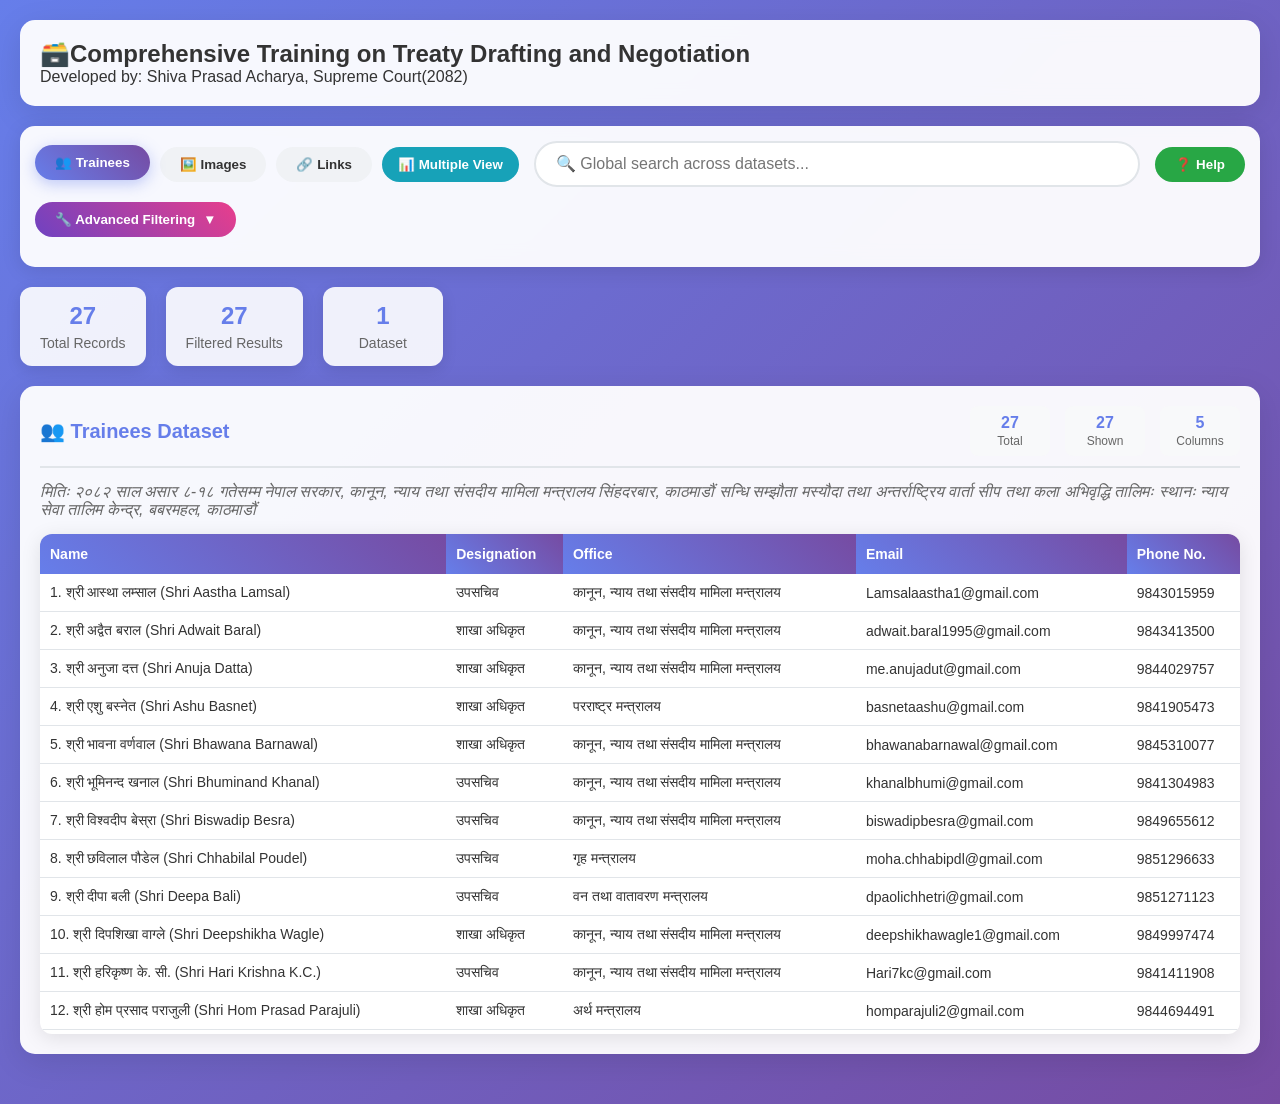
==== index.html @ 67f0b51d "Add files via upload" ====
<!DOCTYPE html>
<html lang="en">
<head>
    <meta charset="UTF-8">
    <meta name="viewport" content="width=device-width, initial-scale=1.0">
    <title>Comprehensive Training on Treaty Drafting and Negotiation </title>
    <link rel="stylesheet" href="styles.css">
</head>
<body>
    <div id="root"></div>
    <script src="data1.js"></script>
    <script src="data2.js"></script>
    <script src="data3.js"></script>
    <script src="data4.js"></script>
    <script src="data5.js"></script>
    <script src="data6.js"></script>

    
    <!-- Core Scripts -->
    <script src="sql.js"></script>
    <script src="search.js"></script>
    <script src="help.js"></script>
   <script src="app1.js"></script>
<script src="app2.js"></script>
<script src="app3.js"></script>
<script src="app4.js"></script>
    <script src="index.js"></script>
</body>
</html>
---- styles.css ----
/* styles.css */
* {
    margin: 0;
    padding: 0;
    box-sizing: border-box;
}

body {
    font-family: 'Segoe UI', Tahoma, Geneva, Verdana, sans-serif;
    background: linear-gradient(135deg, #667eea 0%, #764ba2 100%);
    min-height: 100vh;
    color: #333;
}

.container {
    max-width: 1400px;
    margin: 0 auto;
    padding: 20px;
}

.header {
    background: rgba(255, 255, 255, 0.95);
    backdrop-filter: blur(10px);
    border-radius: 15px;
    padding: 20px;
    margin-bottom: 20px;
    box-shadow: 0 8px 32px rgba(0, 0, 0, 0.1);
}

.sticky-search {
    position: sticky;
    top: 0;
    z-index: 1000;
    background: rgba(255, 255, 255, 0.95);
    backdrop-filter: blur(10px);
    padding: 15px;
    border-radius: 15px;
    margin-bottom: 20px;
    box-shadow: 0 4px 20px rgba(0, 0, 0, 0.1);
    transition: all 0.3s ease;
}

.sticky-search.scrolled {
    box-shadow: 0 8px 32px rgba(0, 0, 0, 0.2);
}

.controls {
    display: flex;
    flex-wrap: wrap;
    gap: 15px;
    align-items: center;
    margin-bottom: 15px;
}

.dataset-selector {
    display: flex;
    gap: 10px;
    flex-wrap: wrap;
}

.dataset-btn {
    padding: 10px 20px;
    border: none;
    border-radius: 25px;
    cursor: pointer;
    font-weight: 600;
    transition: all 0.3s ease;
    background: #f0f2f5;
    color: #333;
}

.dataset-btn.active {
    background: linear-gradient(45deg, #667eea, #764ba2);
    color: white;
    transform: translateY(-2px);
    box-shadow: 0 4px 15px rgba(102, 126, 234, 0.4);
}

.dataset-btn:hover:not(.active) {
    background: #e4e6ea;
    transform: translateY(-1px);
}

.search-input {
    flex: 1;
    min-width: 200px;
    padding: 12px 20px;
    border: 2px solid #e1e5e9;
    border-radius: 25px;
    font-size: 16px;
    transition: all 0.3s ease;
    background: white;
}

.search-input:focus {
    outline: none;
    border-color: #667eea;
    box-shadow: 0 0 0 3px rgba(102, 126, 234, 0.1);
}

.help-btn {
    padding: 10px 20px;
    background: #28a745;
    color: white;
    border: none;
    border-radius: 25px;
    cursor: pointer;
    font-weight: 600;
    transition: all 0.3s ease;
}

.help-btn:hover {
    background: #218838;
    transform: translateY(-2px);
    box-shadow: 0 4px 15px rgba(40, 167, 69, 0.4);
}

.sql-section {
    background: rgba(255, 255, 255, 0.1);
    border-radius: 10px;
    padding: 15px;
    margin-top: 15px;
}

.sql-input {
    width: 100%;
    padding: 12px;
    border: 2px solid #e1e5e9;
    border-radius: 8px;
    font-family: 'Courier New', monospace;
    font-size: 14px;
    min-height: 80px;
    resize: vertical;
    background: white;
}

.sql-input:focus {
    outline: none;
    border-color: #667eea;
    box-shadow: 0 0 0 3px rgba(102, 126, 234, 0.1);
}

.sql-controls {
    display: flex;
    gap: 10px;
    margin-top: 10px;
    flex-wrap: wrap;
}

.column-btn {
    padding: 5px 12px;
    background: #6c757d;
    color: white;
    border: none;
    border-radius: 15px;
    cursor: pointer;
    font-size: 12px;
    transition: all 0.2s ease;
}

.column-btn:hover {
    background: #5a6268;
    transform: translateY(-1px);
}

.execute-btn {
    padding: 8px 20px;
    background: #007bff;
    color: white;
    border: none;
    border-radius: 20px;
    cursor: pointer;
    font-weight: 600;
    margin-left: auto;
}

.execute-btn:hover {
    background: #0056b3;
}

.clear-btn {
    padding: 8px 20px;
    background: #dc3545;
    color: white;
    border: none;
    border-radius: 20px;
    cursor: pointer;
    font-weight: 600;
}

.clear-btn:hover {
    background: #c82333;
}

.data-section {
    background: rgba(255, 255, 255, 0.95);
    border-radius: 15px;
    padding: 20px;
    margin-bottom: 30px;
    box-shadow: 0 8px 32px rgba(0, 0, 0, 0.1);
}

.data-section-header {
    display: flex;
    justify-content: space-between;
    align-items: center;
    margin-bottom: 15px;
    padding-bottom: 10px;
    border-bottom: 2px solid #e1e5e9;
}

.data-section-title {
    font-size: 20px;
    font-weight: bold;
    color: #667eea;
}

.data-section-stats {
    display: flex;
    gap: 15px;
}

.data-table {
    background: white;
    border-radius: 12px;
    overflow: hidden;
    box-shadow: 0 4px 20px rgba(0, 0, 0, 0.1);
}

.table-container {
    overflow-x: auto;
    max-height: 500px;
    overflow-y: auto;
}

table {
    width: 100%;
    border-collapse: collapse;
}

th {
    background: linear-gradient(45deg, #667eea, #764ba2);
    color: white;
    padding: 12px 10px;
    text-align: left;
    font-weight: 600;
    position: sticky;
    top: 0;
    z-index: 10;
    font-size: 14px;
}

td {
    padding: 10px;
    border-bottom: 1px solid #e1e5e9;
    transition: background-color 0.2s ease;
    font-size: 14px;
}

tr:hover {
    background-color: #f8f9fa;
}

.highlight {
    background-color: #fff3cd;
    padding: 2px 4px;
    border-radius: 3px;
    font-weight: 600;
}

.modal {
    display: none;
    position: fixed;
    z-index: 2000;
    left: 0;
    top: 0;
    width: 100%;
    height: 100%;
    background-color: rgba(0, 0, 0, 0.5);
    backdrop-filter: blur(5px);
}

.modal-content {
    background: white;
    margin: 5% auto;
    padding: 30px;
    border-radius: 20px;
    width: 90%;
    max-width: 800px;
    max-height: 80vh;
    overflow-y: auto;
    position: relative;
    box-shadow: 0 20px 60px rgba(0, 0, 0, 0.3);
}

.close {
    color: #aaa;
    float: right;
    font-size: 28px;
    font-weight: bold;
    cursor: pointer;
    position: absolute;
    right: 20px;
    top: 15px;
}

.close:hover {
    color: #000;
}

.help-section {
    margin-bottom: 25px;
}

.help-section h3 {
    color: #667eea;
    margin-bottom: 10px;
    font-size: 18px;
}

.help-section p {
    margin-bottom: 10px;
    line-height: 1.6;
}

.help-example {
    background: #f8f9fa;
    padding: 10px;
    border-radius: 8px;
    font-family: 'Courier New', monospace;
    font-size: 14px;
    margin: 10px 0;
    border-left: 4px solid #667eea;
}

.stats {
    display: flex;
    gap: 20px;
    margin-bottom: 20px;
    flex-wrap: wrap;
}

.stat-card {
    background: rgba(255, 255, 255, 0.9);
    padding: 15px 20px;
    border-radius: 12px;
    text-align: center;
    min-width: 120px;
    box-shadow: 0 4px 15px rgba(0, 0, 0, 0.1);
}

.stat-number {
    font-size: 24px;
    font-weight: bold;
    color: #667eea;
}

.stat-label {
    font-size: 14px;
    color: #666;
    margin-top: 5px;
}

.mini-stat {
    background: #f8f9fa;
    padding: 8px 12px;
    border-radius: 8px;
    text-align: center;
    min-width: 80px;
}

.mini-stat-number {
    font-size: 16px;
    font-weight: bold;
    color: #667eea;
}

.mini-stat-label {
    font-size: 12px;
    color: #666;
    margin-top: 2px;
}

.no-results {
    text-align: center;
    padding: 40px;
    color: #666;
    font-size: 18px;
}

.error-message {
    background: #f8d7da;
    color: #721c24;
    padding: 10px;
    border-radius: 8px;
    margin-top: 10px;
    border: 1px solid #f5c6cb;
}

.filtered-table {
    background: white;
    border-radius: 15px;
    overflow: hidden;
    box-shadow: 0 8px 32px rgba(0, 0, 0, 0.1);
    margin-bottom: 20px;
}

/* Search Navigation Styles */
.search-navigation {
    display: flex;
    align-items: center;
    gap: 10px;
    margin-left: 10px;
}

.search-nav-btn {
    padding: 8px 12px;
    background: #6c757d;
    color: white;
    border: none;
    border-radius: 6px;
    cursor: pointer;
    font-size: 14px;
    transition: all 0.2s ease;
    disabled: opacity 0.5;
}

.search-nav-btn:hover:not(:disabled) {
    background: #5a6268;
    transform: translateY(-1px);
}

.search-nav-btn:disabled {
    opacity: 0.5;
    cursor: not-allowed;
}

.search-position {
    background: #f8f9fa;
    padding: 6px 12px;
    border-radius: 6px;
    font-size: 14px;
    color: #495057;
    font-weight: 500;
    min-width: 80px;
    text-align: center;
}

.current-highlight {
    background-color: #ff6b6b !important;
    color: white !important;
    font-weight: bold;
    padding: 2px 4px;
    border-radius: 3px;
    box-shadow: 0 0 0 2px rgba(255, 107, 107, 0.3);
}

/* Export Button Styles */
.export-section {
    display: flex;
    gap: 10px;
    margin-top: 10px;
    align-items: center;
}

.export-btn {
    padding: 8px 16px;
    background: #28a745;
    color: white;
    border: none;
    border-radius: 6px;
    cursor: pointer;
    font-size: 14px;
    font-weight: 500;
    transition: all 0.2s ease;
    display: flex;
    align-items: center;
    gap: 6px;
}

.export-btn:hover {
    background: #218838;
    transform: translateY(-1px);
    box-shadow: 0 4px 12px rgba(40, 167, 69, 0.3);
}

.export-label {
    font-size: 14px;
    color: #495057;
    font-weight: 500;
}

/* Multiple Dataset Selector Styles */
.multiple-datasets-toggle {
    padding: 8px 16px;
    background: #17a2b8;
    color: white;
    border: none;
    border-radius: 20px;
    cursor: pointer;
    font-weight: 600;
    transition: all 0.3s ease;
}

.multiple-datasets-toggle:hover {
    background: #138496;
    transform: translateY(-2px);
    box-shadow: 0 4px 15px rgba(23, 162, 184, 0.4);
}

.multiple-datasets-toggle.active {
    background: #fd7e14;
    box-shadow: 0 4px 15px rgba(253, 126, 20, 0.4);
}

/* Collapsible SQL Filter Styles */
.sql-filter-toggle {
    padding: 10px 20px;
    background: linear-gradient(45deg, #6f42c1, #e83e8c);
    color: white;
    border: none;
    border-radius: 25px;
    cursor: pointer;
    font-weight: 600;
    transition: all 0.3s ease;
    display: flex;
    align-items: center;
    gap: 8px;
    margin-bottom: 15px;
}

.sql-filter-toggle:hover {
    background: linear-gradient(45deg, #5a32a3, #d91a72);
    transform: translateY(-2px);
    box-shadow: 0 4px 15px rgba(111, 66, 193, 0.4);
}

.sql-filter-toggle .toggle-icon {
    transition: transform 0.3s ease;
}

.sql-filter-toggle.expanded .toggle-icon {
    transform: rotate(180deg);
}

.sql-section.collapsed {
    display: none;
}

.sql-section.expanded {
    display: block;
    animation: slideDown 0.3s ease-out;
}

@keyframes slideDown {
    from {
        opacity: 0;
        transform: translateY(-10px);
    }
    to {
        opacity: 1;
        transform: translateY(0);
    }
}

/* Simple Filter Builder Styles */
.filter-tabs {
    display: flex;
    gap: 5px;
    margin-bottom: 15px;
    border-bottom: 2px solid #e1e5e9;
}

.filter-tab {
    padding: 8px 16px;
    background: #f8f9fa;
    border: none;
    border-radius: 8px 8px 0 0;
    cursor: pointer;
    font-weight: 500;
    transition: all 0.2s ease;
    color: #6c757d;
}

.filter-tab.active {
    background: white;
    color: #667eea;
    font-weight: 600;
    border-bottom: 2px solid #667eea;
    margin-bottom: -2px;
}

.filter-tab:hover:not(.active) {
    background: #e9ecef;
    color: #495057;
}

.filter-content {
    display: none;
}

.filter-content.active {
    display: block;
}

.simple-filter-builder {
    background: #f8f9fa;
    border-radius: 8px;
    padding: 15px;
}

.filter-condition {
    display: flex;
    gap: 10px;
    align-items: center;
    margin-bottom: 10px;
    padding: 10px;
    background: white;
    border-radius: 6px;
    border: 1px solid #e1e5e9;
}

.filter-condition select,
.filter-condition input {
    padding: 6px 10px;
    border: 1px solid #ced4da;
    border-radius: 4px;
    font-size: 14px;
}

.filter-condition select {
    min-width: 120px;
}

.filter-condition input[type="text"] {
    flex: 1;
    min-width: 150px;
}

.condition-remove {
    padding: 5px 8px;
    background: #dc3545;
    color: white;
    border: none;
    border-radius: 4px;
    cursor: pointer;
    font-size: 12px;
}

.condition-remove:hover {
    background: #c82333;
}

.condition-logic {
    display: flex;
    align-items: center;
    gap: 10px;
    margin: 5px 0;
    padding-left: 20px;
}

.condition-logic select {
    padding: 4px 8px;
    border: 1px solid #ced4da;
    border-radius: 4px;
    font-size: 13px;
    background: #fff3cd;
}

.add-condition-btn {
    padding: 8px 16px;
    background: #28a745;
    color: white;
    border: none;
    border-radius: 6px;
    cursor: pointer;
    font-size: 14px;
    margin-top: 10px;
    display: flex;
    align-items: center;
    gap: 6px;
}

.add-condition-btn:hover {
    background: #218838;
}

.simple-filter-controls {
    display: flex;
    gap: 10px;
    margin-top: 15px;
    justify-content: flex-end;
}

.preview-sql {
    background: #e9ecef;
    padding: 10px;
    border-radius: 6px;
    font-family: 'Courier New', monospace;
    font-size: 13px;
    margin-top: 10px;
    border-left: 4px solid #667eea;
    color: #495057;
}

.preview-label {
    font-size: 12px;
    color: #6c757d;
    margin-bottom: 5px;
    font-weight: 500;
}

/* Advanced Filter Styles */
.advanced-filter {
    background: white;
}

/* Responsive adjustments for new elements */
@media (max-width: 768px) {
    .filter-condition {
        flex-direction: column;
        align-items: stretch;
        gap: 8px;
    }
    
    .filter-condition select,
    .filter-condition input {
        width: 100%;
    }
    
    .condition-logic {
        padding-left: 10px;
        justify-content: center;
    }
    
    .simple-filter-controls {
        flex-direction: column;
    }
    
    .sql-filter-toggle {
        justify-content: center;
        text-align: center;
    }
}

@media (max-width: 768px) {
    .container {
        padding: 10px;
    }
    
    .controls {
        flex-direction: column;
        align-items: stretch;
    }
    
    .dataset-selector {
        justify-content: center;
    }
    
    .sql-controls {
        justify-content: center;
    }
    
    .stats {
        justify-content: center;
    }
    
    .data-section-header {
        flex-direction: column;
        align-items: flex-start;
        gap: 10px;
    }
    
    .data-section-stats {
        justify-content: flex-start;
        flex-wrap: wrap;
    }
    
    th, td {
        padding: 8px 6px;
        font-size: 12px;
    }
}

@media (max-width: 480px) {
    .modal-content {
        margin: 10% auto;
        padding: 20px;
        width: 95%;
    }
    
    .dataset-btn {
        padding: 8px 16px;
        font-size: 14px;
    }
}
/* Add these styles to your existing styles.css */

/* Column Selector Styles */
.column-selector-toggle {
    padding: 8px 16px;
    background: #17a2b8;
    color: white;
    border: none;
    border-radius: 20px;
    cursor: pointer;
    font-weight: 500;
    transition: all 0.3s ease;
    margin-bottom: 15px;
    display: flex;
    align-items: center;
    gap: 8px;
}

.column-selector-toggle:hover {
    background: #138496;
    transform: translateY(-2px);
    box-shadow: 0 4px 12px rgba(23, 162, 184, 0.3);
}

.column-selector {
    background: white;
    border-radius: 10px;
    padding: 15px;
    margin-bottom: 15px;
    border: 1px solid #e1e5e9;
    box-shadow: 0 2px 10px rgba(0, 0, 0, 0.05);
}

.column-selector h4 {
    margin-bottom: 10px;
    color: #495057;
    font-size: 16px;
    font-weight: 600;
}

.column-checkboxes {
    display: grid;
    grid-template-columns: repeat(auto-fill, minmax(180px, 1fr));
    gap: 10px;
    max-height: 200px;
    overflow-y: auto;
    padding: 5px;
}

.column-checkboxes label {
    display: flex;
    align-items: center;
    gap: 8px;
    padding: 6px 10px;
    background: #f8f9fa;
    border-radius: 6px;
    cursor: pointer;
    transition: all 0.2s ease;
    font-size: 14px;
    color: #495057;
}

.column-checkboxes label:hover {
    background: #e9ecef;
}

.column-checkboxes input[type="checkbox"] {
    width: 16px;
    height: 16px;
    cursor: pointer;
    accent-color: #667eea;
}

/* Responsive adjustments for column selector */
@media (max-width: 768px) {
    .column-checkboxes {
        grid-template-columns: repeat(auto-fill, minmax(150px, 1fr));
    }
}

@media (max-width: 480px) {
    .column-checkboxes {
        grid-template-columns: 1fr;
    }
    
    .column-selector-toggle {
        width: 100%;
        justify-content: center;
    }
}

/* Animation for column selector */
@keyframes fadeIn {
    from {
        opacity: 0;
        transform: translateY(-10px);
    }
    to {
        opacity: 1;
        transform: translateY(0);
    }
}

.column-selector {
    animation: fadeIn 0.3s ease-out;
}

/* Highlight for selected columns in table */
th.highlight-column {
    background: linear-gradient(45deg, #4e9af1, #3a7bd5);
    box-shadow: inset 0 0 0 2px #fff;
}

/* Scrollbar styling for column checkboxes */
.column-checkboxes::-webkit-scrollbar {
    width: 8px;
}

.column-checkboxes::-webkit-scrollbar-track {
    background: #f1f1f1;
    border-radius: 10px;
}

.column-checkboxes::-webkit-scrollbar-thumb {
    background: #c1c1c1;
    border-radius: 10px;
}

.column-checkboxes::-webkit-scrollbar-thumb:hover {
    background: #a8a8a8;
}

 /* PDF link styling */
        .pdf-link {
            display: inline-flex;
            align-items: center;
            gap: 8px;
            padding: 10px 16px;
            background-color: #e74c3c; /* PDF red */
            color: white;
            text-decoration: none;
            border-radius: 4px;
            font-family: Arial, sans-serif;
            transition: all 0.3s ease;
        }
        
        .pdf-link:hover {
            background-color: #c0392b;
            box-shadow: 0 2px 5px rgba(0,0,0,0.2);
        }
        
        /* PDF icon using UTF-8 symbol */
        .pdf-link::before {
            content: "📄";
            font-size: 1.2em;
        }
        
        /* Optional: Add "PDF" badge */
        .pdf-link::after {
            content: "PDF";
            font-size: 0.8em;
            background: white;
            color: #e74c3c;
            padding: 2px 6px;
            border-radius: 10px;
            margin-left: 6px;
        }
        
        /* Image Card Grid Styles */
.image-card-grid {
  display: flex;
  flex-wrap: wrap;
  gap: 24px;
  justify-content: flex-start;
  margin: 32px 0;
}

.image-card {
  background: #fff;
  border-radius: 12px;
  box-shadow: 0 2px 12px rgba(0,0,0,0.08);
  padding: 16px;
  width: 220px;
  display: flex;
  flex-direction: column;
  align-items: center;
  transition: box-shadow 0.2s;
}

.image-card:hover {
  box-shadow: 0 4px 24px rgba(0,0,0,0.16);
}

.image-card-img {
  width: 180px;
  height: 180px;
  object-fit: contain;
  border-radius: 8px;
  margin-bottom: 12px;
  background: #f5f5f5;
}

.image-card-title {
  font-weight: bold;
  font-size: 1.1em;
  margin-bottom: 6px;
  text-align: center;
}

.image-card-desc {
  color: #555;
  font-size: 0.97em;
  text-align: center;
}
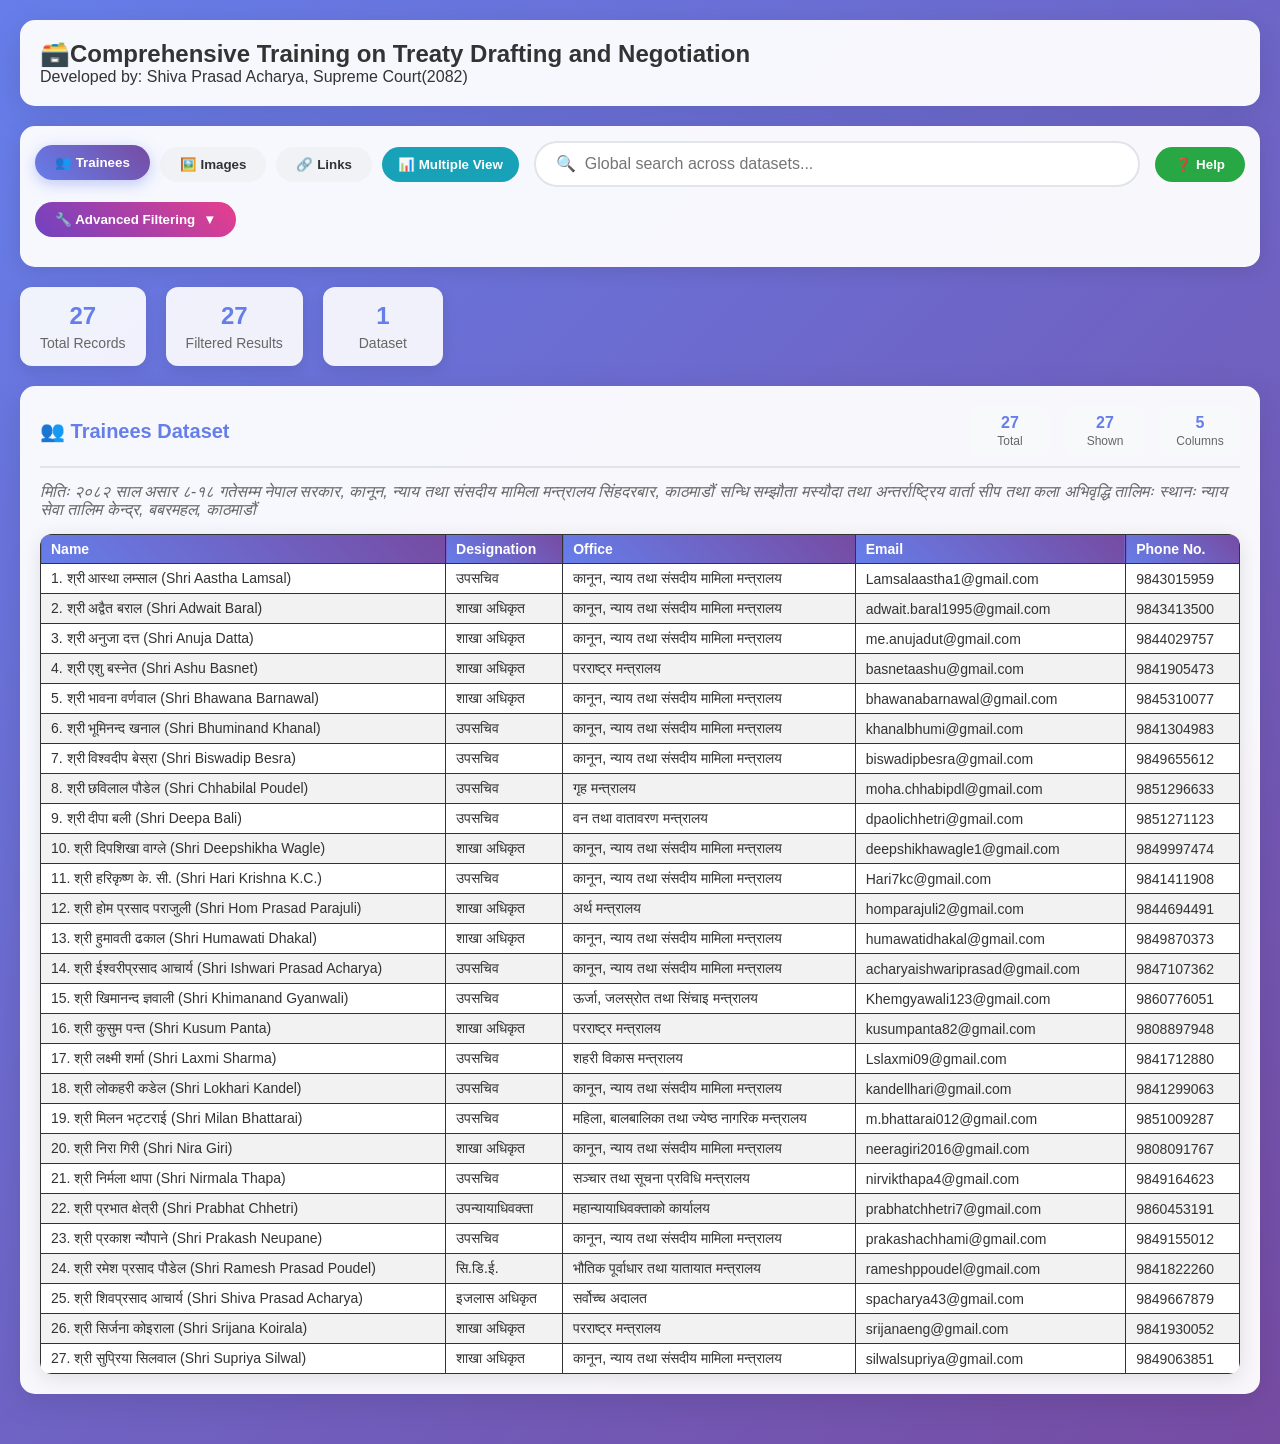
==== commit 7dddaffa: "toexpandimageaddedimagemodal.js" ====
--- a/index.html
+++ b/index.html
@@ -8,9 +8,15 @@
 </head>
 <body>
     <div id="root"></div>
-    <script src="data1.js"></script>
-    <script src="data2.js"></script>
-    <script src="data3.js"></script>
+    <!-- Image Modal for full screen images -->
+    <div id="image-modal" class="image-modal" style="display:none;">
+        <span class="image-modal-close" id="image-modal-close">&times;</span>
+        <img class="image-modal-content" id="image-modal-img">
+        <div id="image-modal-caption" class="image-modal-caption"></div>
+    </div>
+    <script src="data1Trainees.js"></script>
+    <script src="data2Images.js"></script>
+    <script src="data3Links.js"></script>
     <script src="data4.js"></script>
     <script src="data5.js"></script>
     <script src="data6.js"></script>
@@ -25,5 +31,6 @@
 <script src="app3.js"></script>
 <script src="app4.js"></script>
     <script src="index.js"></script>
+    <script src="imageModal.js"></script>
 </body>
 </html>
--- a/styles.css
+++ b/styles.css
@@ -225,12 +225,6 @@
     border-radius: 12px;
     overflow: hidden;
     box-shadow: 0 4px 20px rgba(0, 0, 0, 0.1);
-}
-
-.table-container {
-    overflow-x: auto;
-    max-height: 500px;
-    overflow-y: auto;
 }
 
 table {
@@ -1007,4 +1001,89 @@
   color: #555;
   font-size: 0.97em;
   text-align: center;
+}
+
+/* Zebra striping for dataset tables */
+.data-table table tr:nth-child(even) {
+    background-color: #f2f2f2;
+}
+.data-table table tr:nth-child(odd) {
+    background-color: #ffffff;
+}
+.data-table table th {
+    background-color: #4a69bd;
+    color: #fff;
+}
+.data-table table td, .data-table table th {
+    border: 1px solid #333;
+    padding: 6px 10px;
+}
+.data-table table {
+    border-collapse: collapse;
+    width: 100%;
+}
+
+/* Zebra striping for HTML tables generated from DOCX */
+.mammoth-html-table tr:nth-child(even) {
+    background-color: #f2f2f2;
+}
+.mammoth-html-table tr:nth-child(odd) {
+    background-color: #ffffff;
+}
+.mammoth-html-table th {
+    background-color: #4a69bd;
+    color: #fff;
+}
+.mammoth-html-table td, .mammoth-html-table th {
+    border: 1px solid #333;
+    padding: 6px 10px;
+}
+.mammoth-html-table {
+    border-collapse: collapse;
+    width: 100%;
+}
+
+/* Image Modal Styles */
+.image-modal {
+  display: none; /* Hidden by default */
+  position: fixed;
+  z-index: 9999;
+  left: 0;
+  top: 0;
+  width: 100vw;
+  height: 100vh;
+  overflow: auto;
+  background-color: rgba(0,0,0,0.9);
+  justify-content: center;
+  align-items: center;
+}
+
+.image-modal-content {
+  margin: auto;
+  display: block;
+  max-width: 90vw;
+  max-height: 85vh;
+  box-shadow: 0 0 24px #000a;
+  border-radius: 10px;
+}
+
+.image-modal-close {
+  position: absolute;
+  top: 24px;
+  right: 40px;
+  color: #fff;
+  font-size: 48px;
+  font-weight: bold;
+  cursor: pointer;
+  z-index: 10000;
+  text-shadow: 0 2px 8px #000a;
+}
+
+.image-modal-caption {
+  margin: 16px auto 0 auto;
+  text-align: center;
+  color: #fff;
+  font-size: 1.2em;
+  max-width: 90vw;
+  word-break: break-word;
 }
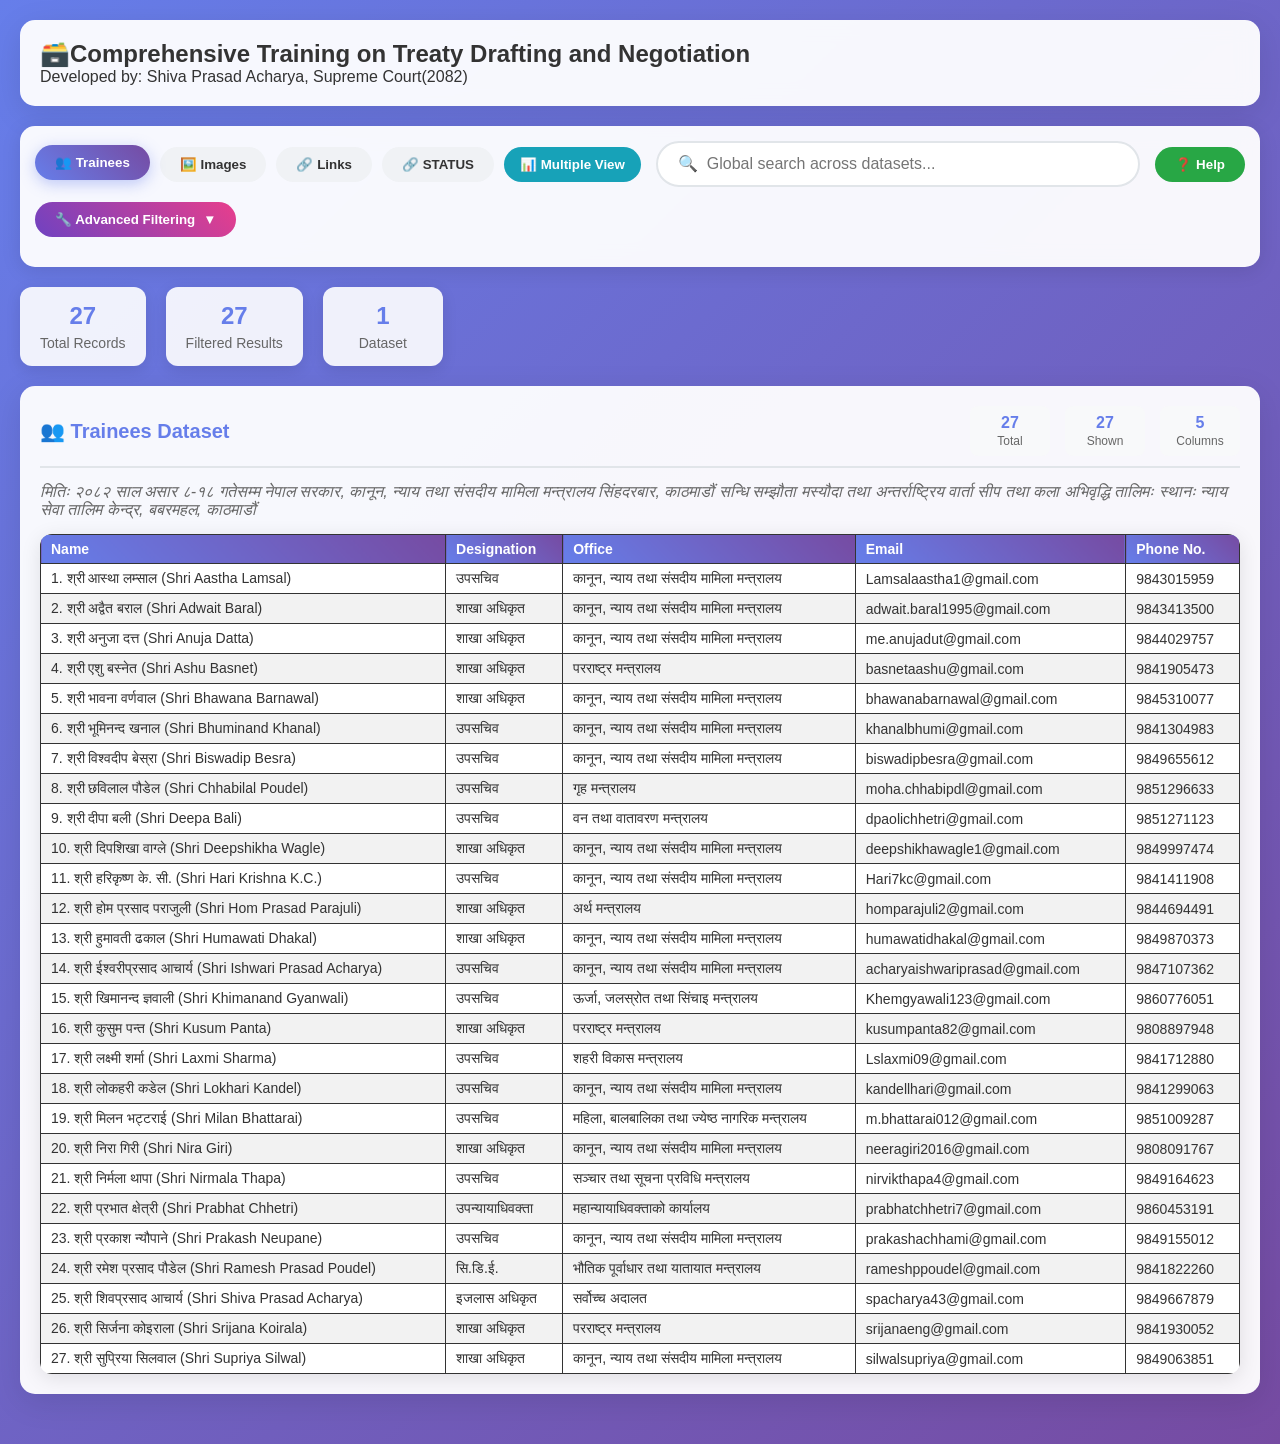
==== commit 07dcae61: "statusbuttonlink added" ====
--- a/index.html
+++ b/index.html
@@ -17,8 +17,8 @@
     <script src="data1Trainees.js"></script>
     <script src="data2Images.js"></script>
     <script src="data3Links.js"></script>
-    <script src="data4.js"></script>
-    <script src="data5.js"></script>
+    <script src="data4Links.js"></script>
+     <script src="data5.js"></script>
     <script src="data6.js"></script>
 
     
@@ -30,6 +30,7 @@
 <script src="app2.js"></script>
 <script src="app3.js"></script>
 <script src="app4.js"></script>
+<script src="app5.js"></script>
     <script src="index.js"></script>
     <script src="imageModal.js"></script>
 </body>
--- a/styles.css
+++ b/styles.css
@@ -735,6 +735,19 @@
         justify-content: center;
         text-align: center;
     }
+    
+    .data-table .table-container,
+    .mammoth-html-table {
+        overflow-x: auto;
+        display: block;
+        width: 100%;
+    }
+    .data-table table,
+    .mammoth-html-table {
+        width: max-content;
+        min-width: 100%;
+        display: block;
+    }
 }
 
 @media (max-width: 768px) {
@@ -787,8 +800,122 @@
         padding: 8px 16px;
         font-size: 14px;
     }
-}
-/* Add these styles to your existing styles.css */
+    
+    .data-table .table-container,
+    .mammoth-html-table {
+        overflow-x: auto;
+        display: block;
+        width: 100%;
+    }
+    .data-table table,
+    .mammoth-html-table {
+        width: max-content;
+        min-width: 100%;
+        display: block;
+    }
+}
+
+/* Responsive Design */
+@media (max-width: 1024px) {
+  .container {
+    max-width: 98vw;
+    padding: 10px;
+  }
+  .image-card-grid {
+    gap: 16px;
+  }
+  .image-card {
+    width: 180px;
+    padding: 10px;
+  }
+  .image-card-img {
+    width: 140px;
+    height: 140px;
+  }
+}
+
+@media (max-width: 768px) {
+  .container {
+    max-width: 100vw;
+    padding: 5px;
+  }
+  .header, .sticky-search, .data-section {
+    padding: 10px;
+    border-radius: 8px;
+  }
+  .controls {
+    flex-direction: column;
+    gap: 8px;
+    align-items: stretch;
+  }
+  .image-card-grid {
+    gap: 10px;
+    justify-content: center;
+  }
+  .image-card {
+    width: 95vw;
+    max-width: 320px;
+    padding: 8px;
+  }
+  .image-card-img {
+    width: 90vw;
+    max-width: 280px;
+    height: 120px;
+  }
+  .data-table table, .mammoth-html-table {
+    font-size: 13px;
+  }
+}
+
+@media (max-width: 480px) {
+  .container {
+    padding: 2px;
+  }
+  .header, .sticky-search, .data-section {
+    padding: 4px;
+    border-radius: 4px;
+  }
+  .image-card {
+    width: 98vw;
+    max-width: 99vw;
+    padding: 4px;
+  }
+  .image-card-img {
+    width: 96vw;
+    max-width: 98vw;
+    height: 80px;
+  }
+  .data-table table, .mammoth-html-table {
+    font-size: 11px;
+  }
+  .search-input {
+    min-width: 0;
+    font-size: 14px;
+    padding: 8px 10px;
+  }
+}
+
+/* Make modal responsive */
+.image-modal-content {
+  max-width: 98vw;
+  max-height: 80vh;
+}
+.image-modal {
+  align-items: center;
+  justify-content: center;
+  display: none;
+  flex-direction: column;
+}
+@media (max-width: 600px) {
+  .image-modal-content {
+    max-width: 99vw;
+    max-height: 60vh;
+  }
+  .image-modal-caption {
+    font-size: 1em;
+    padding: 0 4px;
+  }
+}
 
 /* Column Selector Styles */
 .column-selector-toggle {
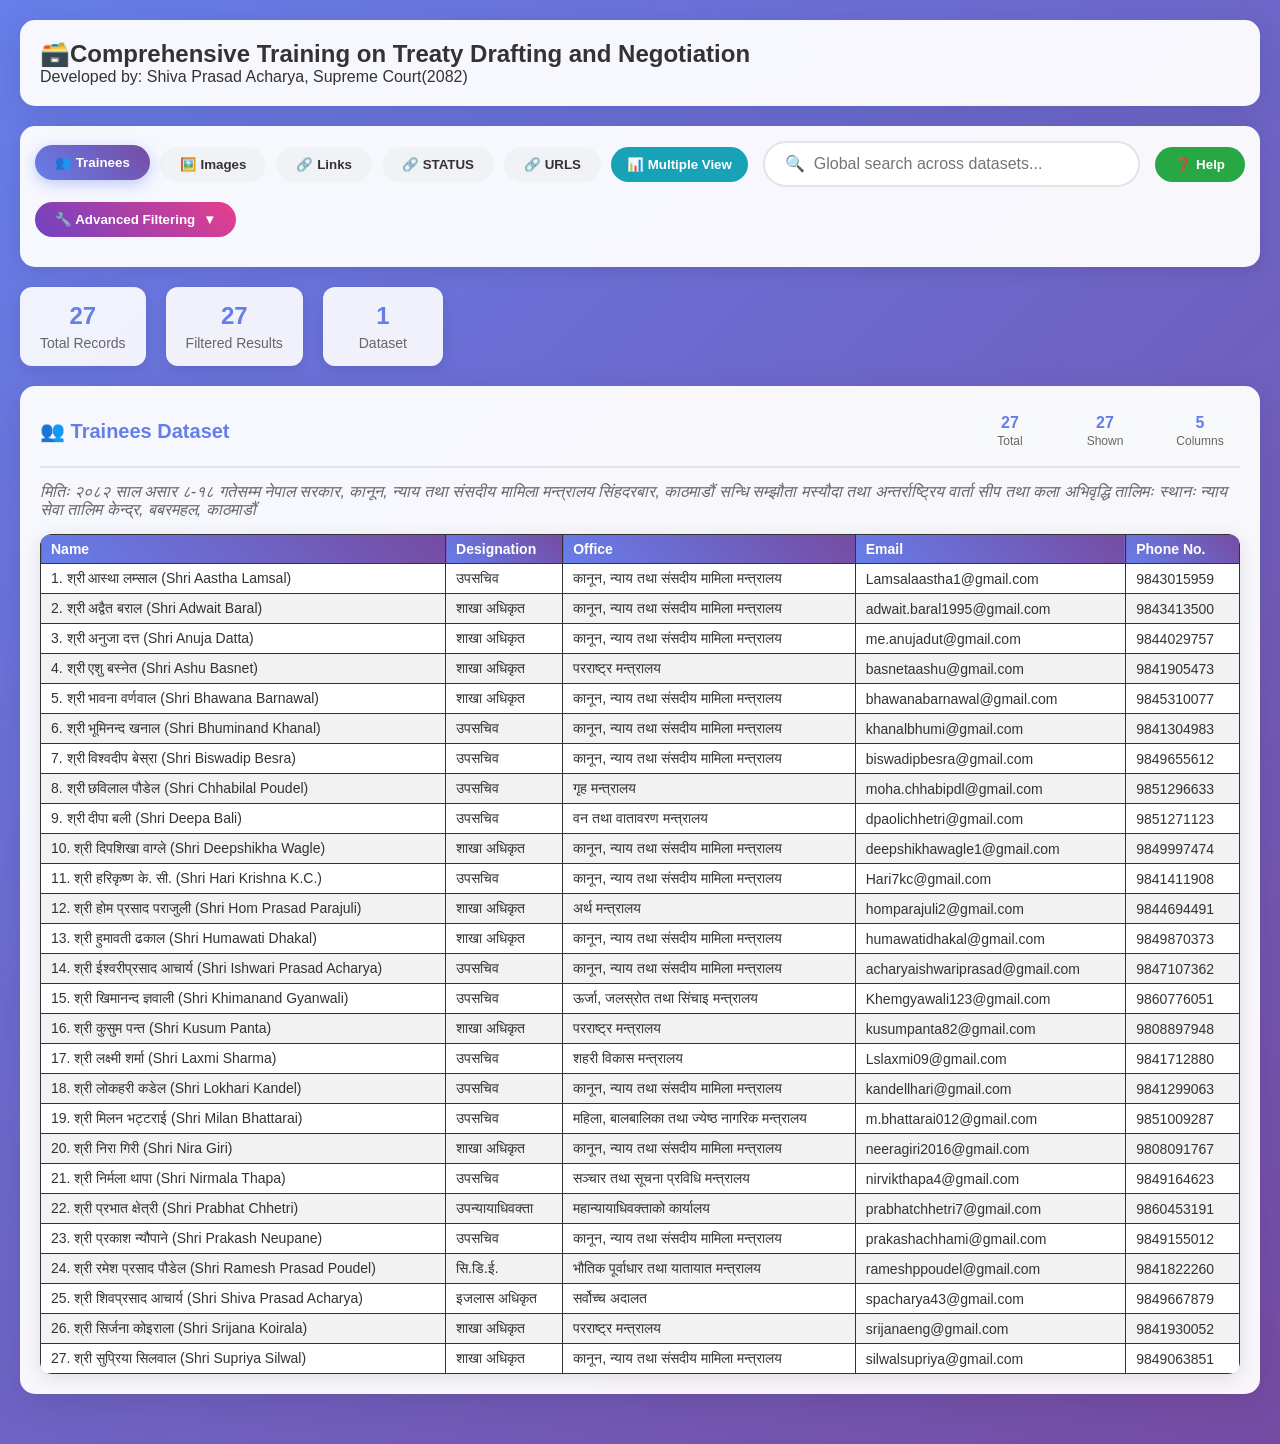
==== commit 84a650d4: "added url button link" ====
--- a/index.html
+++ b/index.html
@@ -17,8 +17,8 @@
     <script src="data1Trainees.js"></script>
     <script src="data2Images.js"></script>
     <script src="data3Links.js"></script>
-    <script src="data4Links.js"></script>
-     <script src="data5.js"></script>
+    <script src="data4Status.js"></script>
+     <script src="data5Url.js"></script>
     <script src="data6.js"></script>
 
     
